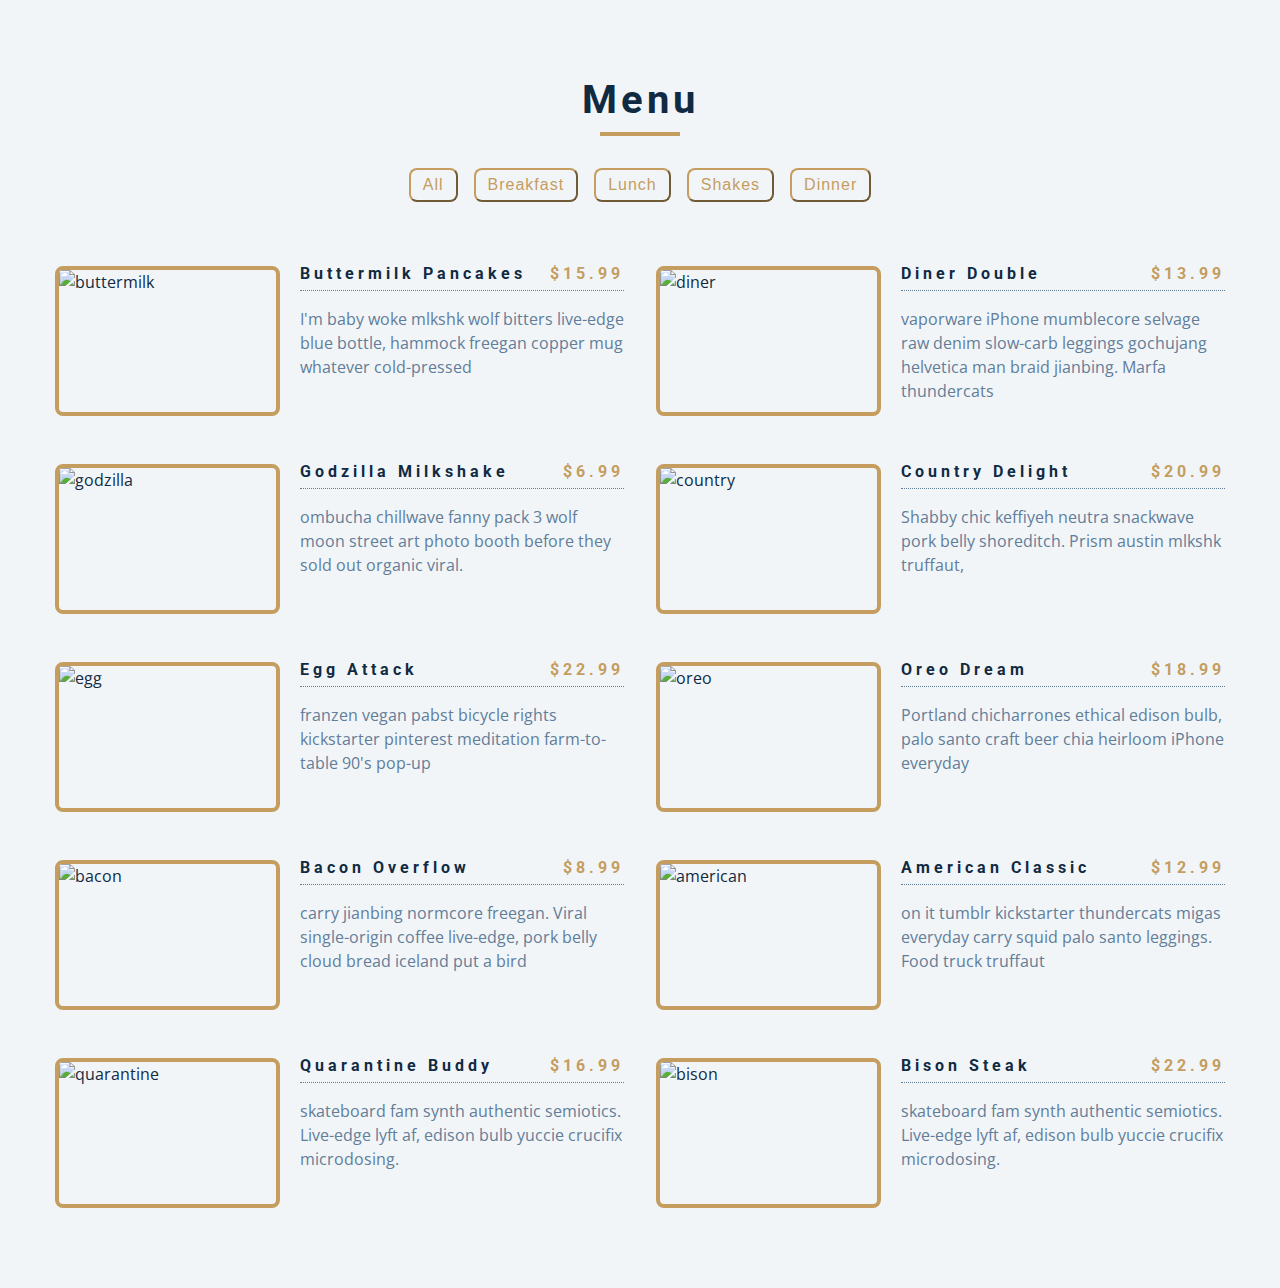
==== lista-exercicio-2/index.html @ cbdcf44d "feat: static initial commits" ====
<!DOCTYPE html>
<html lang="en">
  <head>
    <meta charset="UTF-8" />
    <meta name="viewport" content="width=device-width, initial-scale=1.0" />
    <title>Menu</title>
    <link
      rel="stylesheet"
      href="https://cdnjs.cloudflare.com/ajax/libs/font-awesome/5.14.0/css/all.min.css"
    />
    <link rel="stylesheet" href="styles.css" />
  </head>
  <body>
    <section class="menu">
      <div class="title">
        <h2>Menu</h2>
        <div class="underline"></div>
      </div>
      <div class="btn-container">
      </div>
      <div class="section-center">
        <article class="menu-item">
          <img src="./menu-item.jpeg" alt="menu item" class="photo" />
          <div class="item-info">
            <header>
              <h4>buttermilk pancakes</h4>
              <h4 class="price">$15</h4>
            </header>
            <p class="item-text">
              Lorem ipsum dolor sit amet consectetur adipisicing elit.
              Repudiandae, sint quam. Et reprehenderit fugiat nesciunt inventore
              laboriosam excepturi! Quo, officia.
            </p>
          </div>
        </article>
        <article class="menu-item">
          <img src="./menu-item.jpeg" alt="menu item" class="photo" />
          <div class="item-info">
            <header>
              <h4>buttermilk pancakes</h4>
              <h4 class="price">$15</h4>
            </header>
            <p class="item-text">
              Lorem ipsum dolor sit amet consectetur adipisicing elit.
              Repudiandae, sint quam. Et reprehenderit fugiat nesciunt inventore
              laboriosam excepturi! Quo, officia.
            </p>
          </div>
        </article>
        <article class="menu-item">
          <img src="./menu-item.jpeg" alt="menu item" class="photo" />
          <div class="item-info">
            <header>
              <h4>buttermilk pancakes</h4>
              <h4 class="price">$15</h4>
            </header>
            <p class="item-text">
              Lorem ipsum dolor sit amet consectetur adipisicing elit.
              Repudiandae, sint quam. Et reprehenderit fugiat nesciunt inventore
              laboriosam excepturi! Quo, officia.
            </p>
          </div>
        </article>
      </div>
    </section>
    <script src="app.js"></script>
  </body>
</html>
---- lista-exercicio-2/styles.css ----
/*
=============== 
Fonts
===============
*/
@import url("https://fonts.googleapis.com/css?family=Open+Sans|Roboto:400,700&display=swap");

/*
=============== 
Variables
===============
*/

:root {
  /* dark shades of primary color*/
  --clr-primary-1: hsl(205, 86%, 17%);
  --clr-primary-2: hsl(205, 77%, 27%);
  --clr-primary-3: hsl(205, 72%, 37%);
  --clr-primary-4: hsl(205, 63%, 48%);
  /* primary/main color */
  --clr-primary-5: #49a6e9;
  /* lighter shades of primary color */
  --clr-primary-6: hsl(205, 89%, 70%);
  --clr-primary-7: hsl(205, 90%, 76%);
  --clr-primary-8: hsl(205, 86%, 81%);
  --clr-primary-9: hsl(205, 90%, 88%);
  --clr-primary-10: hsl(205, 100%, 96%);
  /* darkest grey - used for headings */
  --clr-grey-1: hsl(209, 61%, 16%);
  --clr-grey-2: hsl(211, 39%, 23%);
  --clr-grey-3: hsl(209, 34%, 30%);
  --clr-grey-4: hsl(209, 28%, 39%);
  /* grey used for paragraphs */
  --clr-grey-5: hsl(210, 22%, 49%);
  --clr-grey-6: hsl(209, 23%, 60%);
  --clr-grey-7: hsl(211, 27%, 70%);
  --clr-grey-8: hsl(210, 31%, 80%);
  --clr-grey-9: hsl(212, 33%, 89%);
  --clr-grey-10: hsl(210, 36%, 96%);
  --clr-white: #fff;
  --clr-red-dark: hsl(360, 67%, 44%);
  --clr-red-light: hsl(360, 71%, 66%);
  --clr-green-dark: hsl(125, 67%, 44%);
  --clr-green-light: hsl(125, 71%, 66%);
  --clr-gold: #c59d5f;
  --clr-black: #222;
  --ff-primary: "Roboto", sans-serif;
  --ff-secondary: "Open Sans", sans-serif;
  --transition: all 0.3s linear;
  --spacing: 0.25rem;
  --radius: 0.5rem;
  --light-shadow: 0 5px 15px rgba(0, 0, 0, 0.1);
  --dark-shadow: 0 5px 15px rgba(0, 0, 0, 0.2);
  --max-width: 1170px;
  --fixed-width: 620px;
}
/*
=============== 
Global Styles
===============
*/

*,
::after,
::before {
  margin: 0;
  padding: 0;
  box-sizing: border-box;
}
body {
  font-family: var(--ff-secondary);
  background: var(--clr-grey-10);
  color: var(--clr-grey-1);
  line-height: 1.5;
  font-size: 0.875rem;
}
ul {
  list-style-type: none;
}
a {
  text-decoration: none;
}
img:not(.logo) {
  width: 100%;
}
img {
  display: block;
}

h1,
h2,
h3,
h4 {
  letter-spacing: var(--spacing);
  text-transform: capitalize;
  line-height: 1.25;
  margin-bottom: 0.75rem;
  font-family: var(--ff-primary);
}
h1 {
  font-size: 3rem;
}
h2 {
  font-size: 2rem;
}
h3 {
  font-size: 1.25rem;
}
h4 {
  font-size: 0.875rem;
}
p {
  margin-bottom: 1.25rem;
  color: var(--clr-grey-5);
}
@media screen and (min-width: 800px) {
  h1 {
    font-size: 4rem;
  }
  h2 {
    font-size: 2.5rem;
  }
  h3 {
    font-size: 1.75rem;
  }
  h4 {
    font-size: 1rem;
  }
  body {
    font-size: 1rem;
  }
  h1,
  h2,
  h3,
  h4 {
    line-height: 1;
  }
}

/*  global classes */

.btn {
  text-transform: uppercase;
  background: transparent;
  color: var(--clr-black);
  padding: 0.375rem 0.75rem;
  letter-spacing: var(--spacing);
  display: inline-block;
  transition: var(--transition);
  font-size: 0.875rem;
  border: 2px solid var(--clr-black);
  cursor: pointer;
  box-shadow: 0 1px 3px rgba(0, 0, 0, 0.2);
  border-radius: var(--radius);
}
.btn:hover {
  color: var(--clr-white);
  background: var(--clr-black);
}
/* section */
.section {
  padding: 5rem 0;
}

main {
  min-height: 100vh;
  display: grid;
  place-items: center;
}

/*
=============== 
Menu
===============
*/

.menu {
  padding: 5rem 0;
}
.title {
  text-align: center;
  margin-bottom: 2rem;
}
.underline {
  width: 5rem;
  height: 0.25rem;
  background: var(--clr-gold);
  margin-left: auto;
  margin-right: auto;
}
.btn-container {
  margin-bottom: 4rem;
  display: flex;
  justify-content: center;
}
.filter-btn {
  background: transparent;
  border-color: var(--clr-gold);
  font-size: 1rem;
  text-transform: capitalize;
  margin: 0 0.5rem;
  letter-spacing: 1px;
  border-radius: var(--radius);
  padding: 0.375rem 0.75rem;
  color: var(--clr-gold);
  cursor: pointer;
  transition: var(--transition);
}
.filter-btn:hover {
  background: var(--clr-gold);
  color: var(--clr-white);
}
.section-center {
  width: 90vw;
  margin: 0 auto;
  max-width: 1170px;
  display: grid;
  gap: 3rem 2rem;
  justify-items: center;
}
.menu-item {
  display: grid;
  gap: 1rem 2rem;
  max-width: 25rem;
}
.photo {
  object-fit: cover;
  height: 200px;
  border: 0.25rem solid var(--clr-gold);
  border-radius: var(--radius);
}
.item-info header {
  display: flex;
  justify-content: space-between;
  border-bottom: 0.5px dotted var(--clr-grey-5);
}
.item-info h4 {
  margin-bottom: 0.5rem;
}
.price {
  color: var(--clr-gold);
}
.item-text {
  margin-bottom: 0;
  padding-top: 1rem;
}

@media screen and (min-width: 768px) {
  .menu-item {
    grid-template-columns: 225px 1fr;
    gap: 0 1.25rem;
    max-width: 40rem;
  }
  .photo {
    height: 175px;
  }
}
@media screen and (min-width: 1200px) {
  .section-center {
    width: 95vw;
    grid-template-columns: 1fr 1fr;
  }
  .photo {
    height: 150px;
  }
}
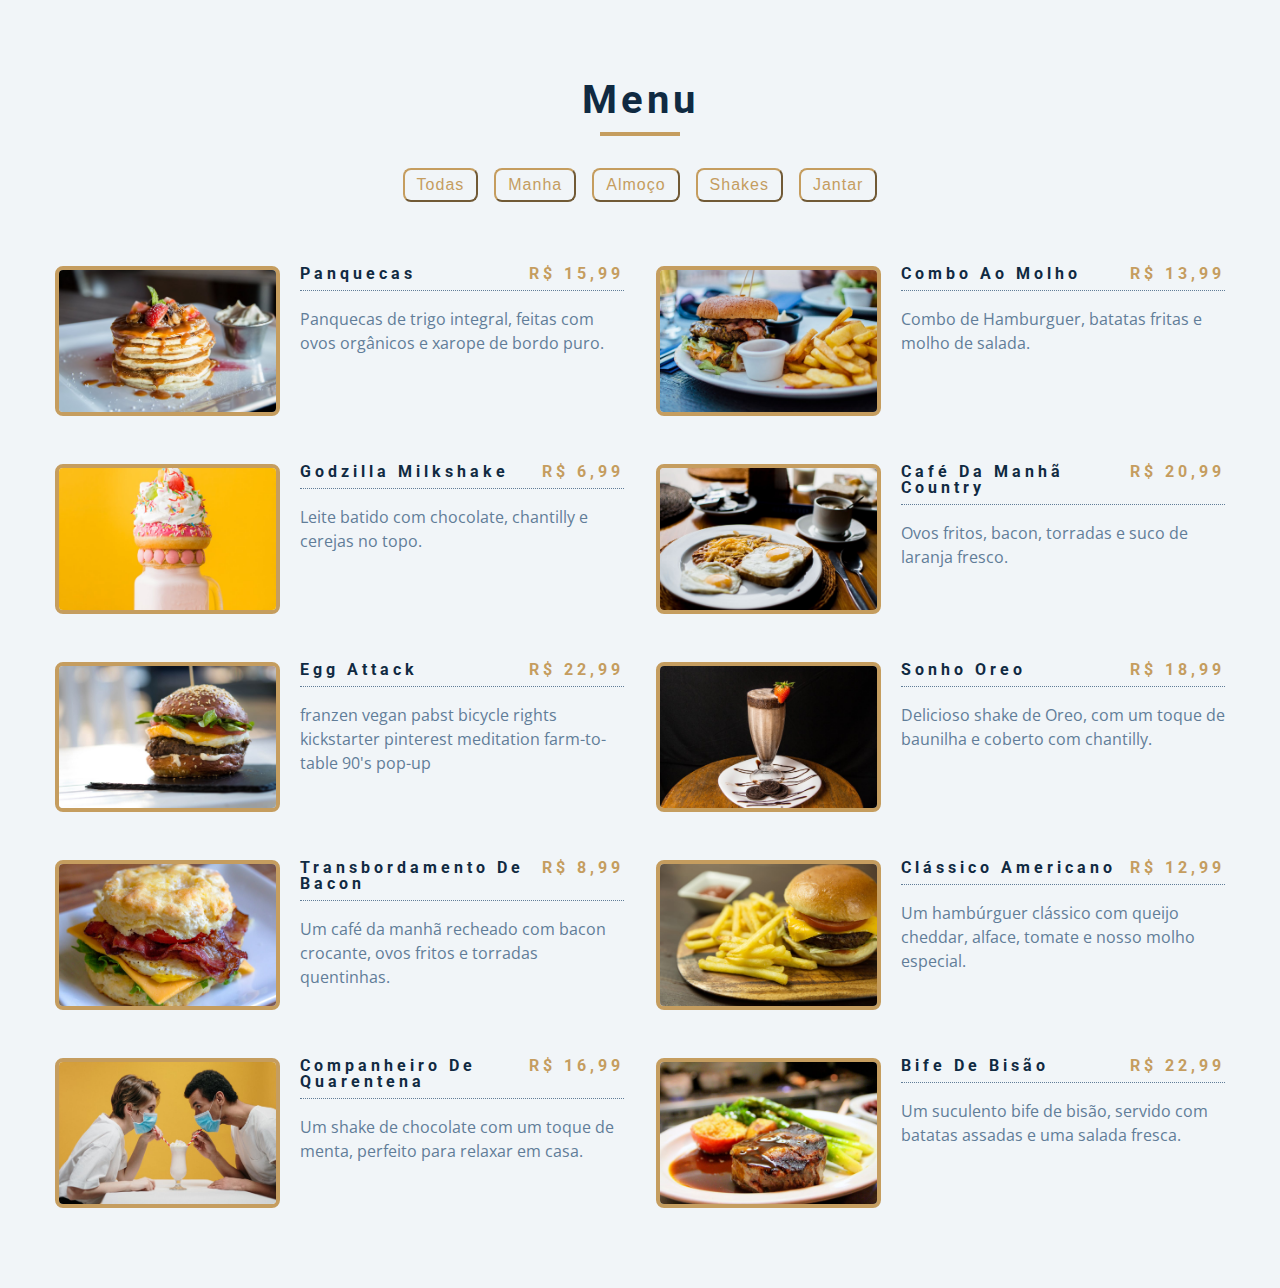
==== commit 2ed141c1: "finished" ====
--- a/lista-exercicio-2/index.html
+++ b/lista-exercicio-2/index.html
@@ -1,5 +1,5 @@
 <!DOCTYPE html>
-<html lang="en">
+<html lang="pt-br">
   <head>
     <meta charset="UTF-8" />
     <meta name="viewport" content="width=device-width, initial-scale=1.0" />
@@ -16,14 +16,13 @@
         <h2>Menu</h2>
         <div class="underline"></div>
       </div>
-      <div class="btn-container">
-      </div>
+      <div class="btn-container"></div>
       <div class="section-center">
         <article class="menu-item">
           <img src="./menu-item.jpeg" alt="menu item" class="photo" />
           <div class="item-info">
             <header>
-              <h4>buttermilk pancakes</h4>
+              <h4>Milkshake</h4>
               <h4 class="price">$15</h4>
             </header>
             <p class="item-text">
@@ -37,7 +36,7 @@
           <img src="./menu-item.jpeg" alt="menu item" class="photo" />
           <div class="item-info">
             <header>
-              <h4>buttermilk pancakes</h4>
+              <h4>Shake</h4>
               <h4 class="price">$15</h4>
             </header>
             <p class="item-text">
@@ -51,7 +50,7 @@
           <img src="./menu-item.jpeg" alt="menu item" class="photo" />
           <div class="item-info">
             <header>
-              <h4>buttermilk pancakes</h4>
+              <h4>Shake</h4>
               <h4 class="price">$15</h4>
             </header>
             <p class="item-text">
